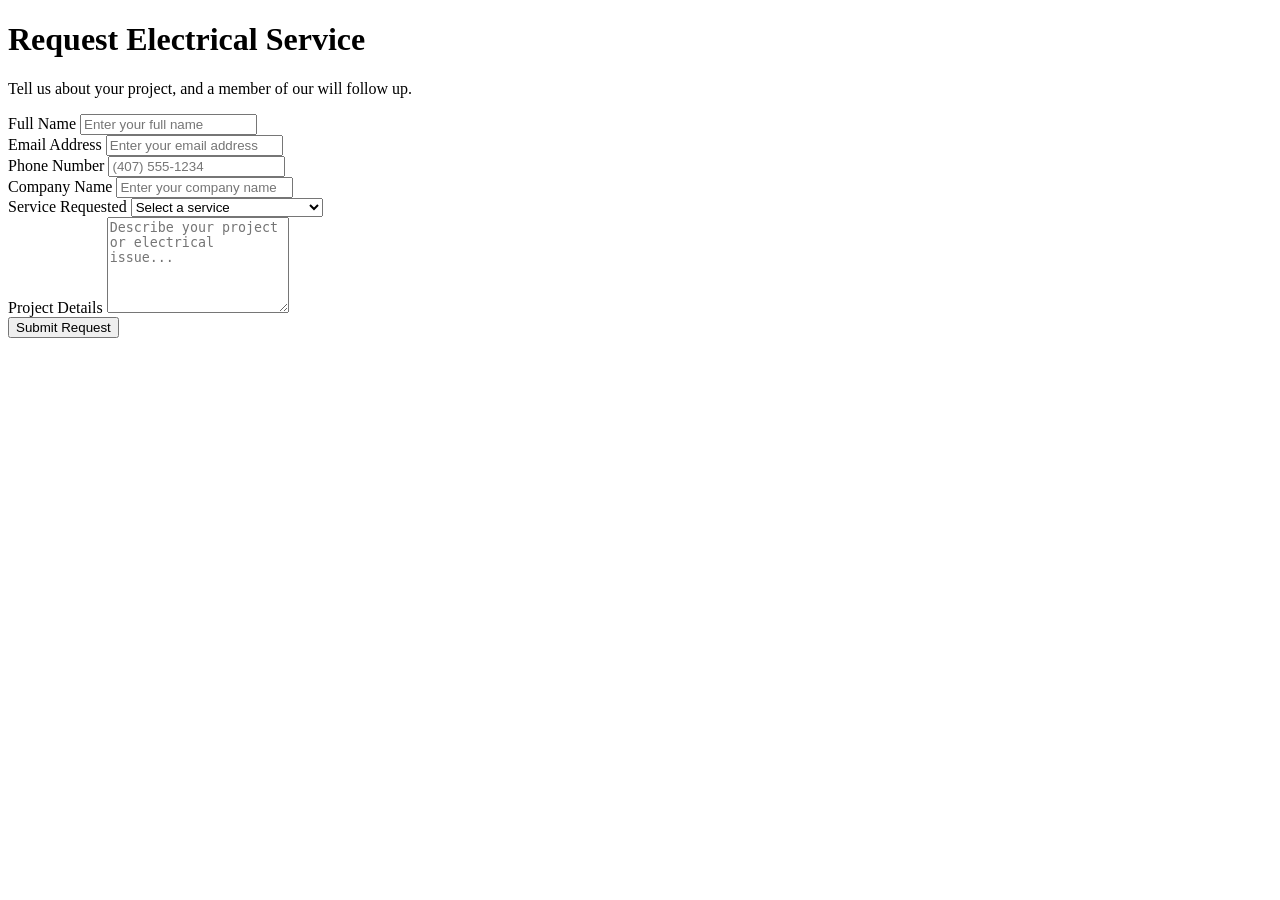
==== forms/contact-form-v2/index.html @ 172aaf39 "feat: initialize Contact Form v2 with HTML, CSS, JS, and project structure" ====
<!DOCTYPE html>
<html lang="en">
<head>
    <meta charset="UTF-8">
    <meta name="viewport" content="width=device-width, initial-scale=1.0">

    <title>Contact Form v2</title>

<link rel="stylesheet" href="src/css/contact-form.css">
</head>

<body>

    <main class="contact-form-container">

        <header class="contact-form-header">
            <h1>Request Electrical Service</h1>
            <p>
                Tell us about your project, and a member of our will follow up.
            </p>
        </header>
   
        <form class="contact-form">
          
    <div class="form-group">

    <label for="full-name">Full Name</label>

    <input
        type="text"
        id="full-name"
        name="full-name"
        placeholder="Enter your full name"
        required
    >
    </div>
    
    <div class="form-group">

    <label for="email">Email Address</label>

    <input
        type="email"
        id="email"
        name="email"
        placeholder="Enter your email address"
        required
    >
</div>

<div class="form-group">
    <label for="phone">Phone Number</label>

    <input
        type="tel"
        id="phone"
        name="phone"
        placeholder="(407) 555-1234"
    >
</div>

<div class="form-group">
    <label for="company">Company Name</label>

    <input
        type="text"
        id="company"
        name="company"
        placeholder="Enter your company name"
    >
</div>

<div class="form-group">
    <label for="service">Service Requested</label>

    <select id="service" name="service" required>
        <option value="">Select a service</option>
        <option value="service-call">Commercial Service Call</option>
        <option value="lighting">Lighting Repair / Upgrade</option>
        <option value="panel">Panel / Electrical Distribution</option>
        <option value="tenant-buildout">Tenant Build-Out</option>
        <option value="preventive-maintenance">Preventive Maintenance</option>
        <option value="other">Other</option>
    </select>
</div>

<div class="form-group">
    <label for="project-details">Project Details</label>

    <textarea
        id="project-details"
        name="project-details"
        rows="6"
        placeholder="Describe your project or electrical issue..."
        required
    ></textarea>
</div>

<div class="form-actions">
    <button type="submit">
        Submit Request
    </button>
</div>

</form>

    </main>

    <script src="src/js/contact-form.js"></script>
</body>
</html>
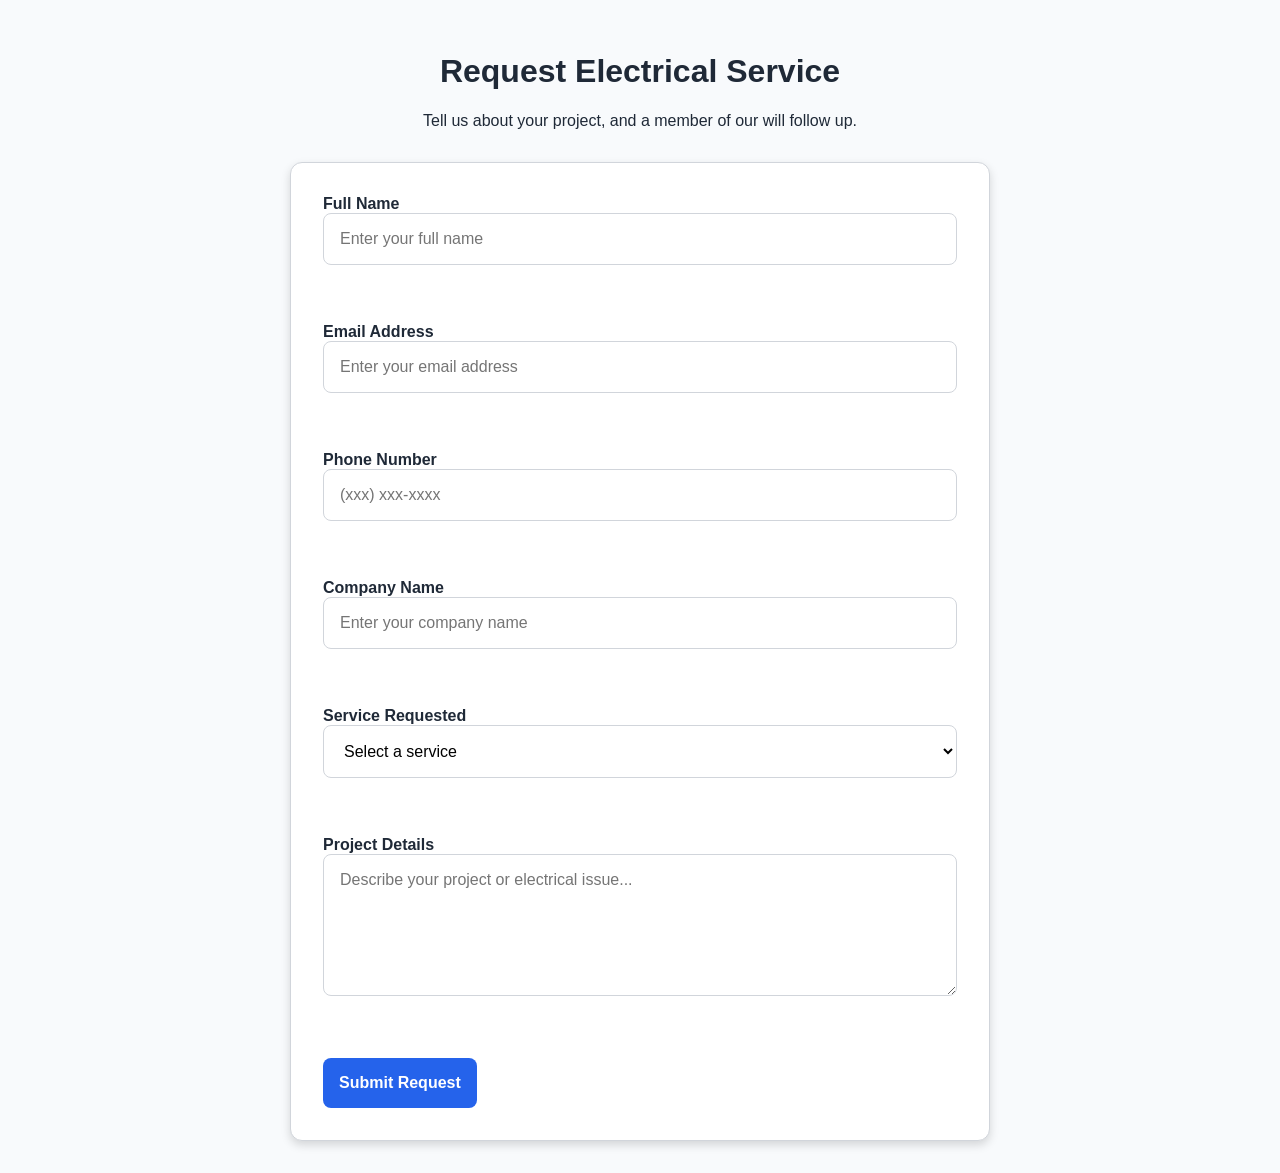
==== commit 7062d81d: "Refractor reusable form validation" ====
--- a/forms/contact-form-v2/index.html
+++ b/forms/contact-form-v2/index.html
@@ -6,7 +6,10 @@
 
     <title>Contact Form v2</title>
 
+<link rel="stylesheet" href="src/css/variables.css">
+<link rel="stylesheet" href="src/css/layout.css">
 <link rel="stylesheet" href="src/css/contact-form.css">
+
 </head>
 
 <body>
@@ -20,10 +23,9 @@
             </p>
         </header>
    
-        <form class="contact-form">
+        <form class="contact-form" novalidate>
           
-    <div class="form-group">
-
+  <div class="form-group">
     <label for="full-name">Full Name</label>
 
     <input
@@ -33,7 +35,9 @@
         placeholder="Enter your full name"
         required
     >
-    </div>
+
+<p class="error-message" id="full-name-error"></p>
+</div>
     
     <div class="form-group">
 
@@ -46,6 +50,8 @@
         placeholder="Enter your email address"
         required
     >
+
+ <p class="error-message" id="email-error"></p>
 </div>
 
 <div class="form-group">
@@ -55,8 +61,10 @@
         type="tel"
         id="phone"
         name="phone"
-        placeholder="(407) 555-1234"
+        placeholder="(xxx) xxx-xxxx"
     >
+ <p class="error-message"id="phone-error"></p>
+
 </div>
 
 <div class="form-group">
@@ -68,6 +76,8 @@
         name="company"
         placeholder="Enter your company name"
     >
+ <p class="error-message" id="company-error"></p>
+
 </div>
 
 <div class="form-group">
@@ -82,6 +92,9 @@
         <option value="preventive-maintenance">Preventive Maintenance</option>
         <option value="other">Other</option>
     </select>
+
+     <p class="error-message" id="service-error"></p>
+
 </div>
 
 <div class="form-group">
@@ -94,18 +107,23 @@
         placeholder="Describe your project or electrical issue..."
         required
     ></textarea>
+
+    <p class="error-message" id="project-details-error"></p>
+
 </div>
 
 <div class="form-actions">
-    <button type="submit">
+    <button
+        id="submit-button"
+        type="submit">
         Submit Request
     </button>
 </div>
 
 </form>
+</main>
 
-    </main>
-
+    <script src="src/js/validation.js"></script>
     <script src="src/js/contact-form.js"></script>
 </body>
 </html>
--- a/forms/contact-form-v2/src/css/variables.css
+++ b/forms/contact-form-v2/src/css/variables.css
@@ -0,0 +1,37 @@
+:root {
+    /* Brand Colors */
+    --color-primary: #2563eb;
+    --color-primary-hover: #1d4ed8;
+
+    /* Neutral Colors */
+    --color-text: #1f2937;
+    --color-background: #f8fafc;
+    --color-surface: #ffffff;
+    --color-border: #d1d5db;
+
+    /* Feedback Colors */
+    --color-success: #16a34a;
+    --color-error: #dc2626;
+
+    /* Typography */
+    --font-family: Arial, Helvetica, sans-serif;
+
+    /* Spacing */
+    --spacing-xs: 0.25rem;
+    --spacing-sm: 0.5rem;
+    --spacing-md: 1rem;
+    --spacing-lg: 1.5rem;
+    --spacing-xl: 2rem;
+
+    /* Border Radius */
+    --radius-sm: 4px;
+    --radius-md: 8px;
+    --radius-lg: 12px;
+
+    /* Shadows */
+    --shadow-sm: 0 1px 3px rgba(0, 0, 0, 0.1);
+    --shadow-md: 0 4px 10px rgba(0, 0, 0, 0.15);
+
+    /* Motion */
+    --transition-fast: 0.2s ease-in-out;
+}
--- a/forms/contact-form-v2/src/css/layout.css
+++ b/forms/contact-form-v2/src/css/layout.css
@@ -0,0 +1,25 @@
+/* =========================
+   Page Layout
+========================= */
+
+body {
+    margin: 0;
+    padding: var(--spacing-xl);
+
+    font-family: var(--font-family);
+    background-color: var(--color-background);
+    color: var(--color-text);
+
+    display: flex;
+    justify-content: center;
+}
+
+main {
+    width: 100%;
+    max-width: 700px;
+}
+
+header {
+    text-align: center;
+    margin-bottom: var(--spacing-xl);
+}
--- a/forms/contact-form-v2/src/css/contact-form.css
+++ b/forms/contact-form-v2/src/css/contact-form.css
@@ -0,0 +1,89 @@
+.contact-form {
+    background-color: var(--color-surface);
+    padding: var(--spacing-xl);
+
+    border: 1px solid var(--color-border);
+    border-radius: var(--radius-lg);
+
+    box-shadow: var(--shadow-md);
+
+    display: flex;
+    flex-direction: column;
+    gap: var(--spacing-lg);
+}
+
+label {
+    font-weight: 600;
+}
+
+button {
+    padding: var(--spacing-md);
+
+    border: none;
+    border-radius: var(--radius-md);
+
+    background-color: var(--color-primary);
+    color: white;
+
+    font: inherit;
+    font-weight: 600;
+
+    cursor: pointer;
+
+    transition: var(--transition-fast);
+}
+
+button:hover {
+    background-color: var(--color-primary-hover);
+}
+
+input:focus,
+select:focus,
+textarea:focus {
+    outline: none;
+    border-color: var(--color-primary);
+}
+
+input,
+select,
+textarea {
+    width: 100%;
+    padding: var(--spacing-md);
+
+    border: 1px solid var(--color-border);
+    border-radius: var(--radius-md);
+
+    background-color: white;
+
+    font: inherit;
+
+    box-sizing: border-box;
+
+    transition: var(--transition-fast);
+}
+
+input:focus,
+select:focus,
+textarea:focus {
+    outline: none;
+    border-color: var(--color-primary);
+}
+
+button:focus-visible,
+input:focus-visible,
+select:focus-visible,
+textarea:focus-visible {
+    outline: 2px solid var(--color-primary);
+    outline-offset: 2px;
+}
+
+.error-message {
+    color: #d32f2f;
+    font-size: 0.875rem;
+    margin-top: 4px;
+    min-height: 1rem;
+}
+
+.input-error {
+    border-color: #d32f2f;
+}
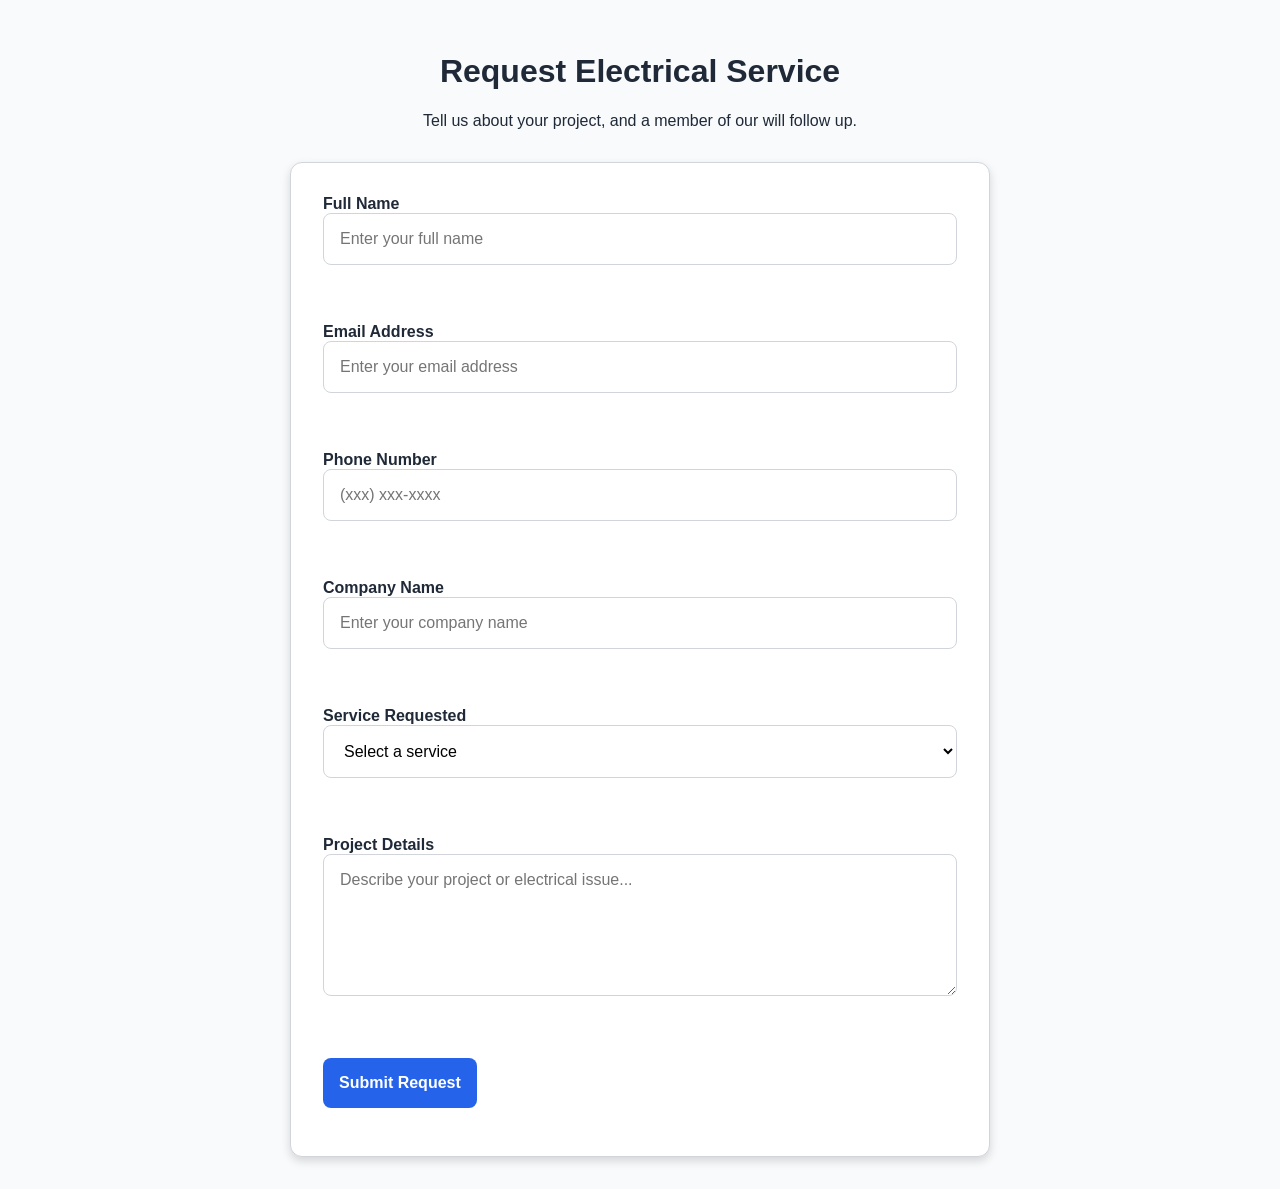
==== commit 00a9c5e6: "Complete Contact  Form v2 with validation, loading state, and success feedback" ====
--- a/forms/contact-form-v2/index.html
+++ b/forms/contact-form-v2/index.html
@@ -118,6 +118,9 @@
         type="submit">
         Submit Request
     </button>
+
+    <p id="success-message" class="success-message"></p>
+    
 </div>
 
 </form>
--- a/forms/contact-form-v2/src/css/contact-form.css
+++ b/forms/contact-form-v2/src/css/contact-form.css
@@ -86,4 +86,12 @@
 
 .input-error {
     border-color: #d32f2f;
+}
+
+.success-message {
+    margin-top: 1rem;
+    color: #16a34a;
+    font-weight: 600;
+    text-align: center;
+
 }
